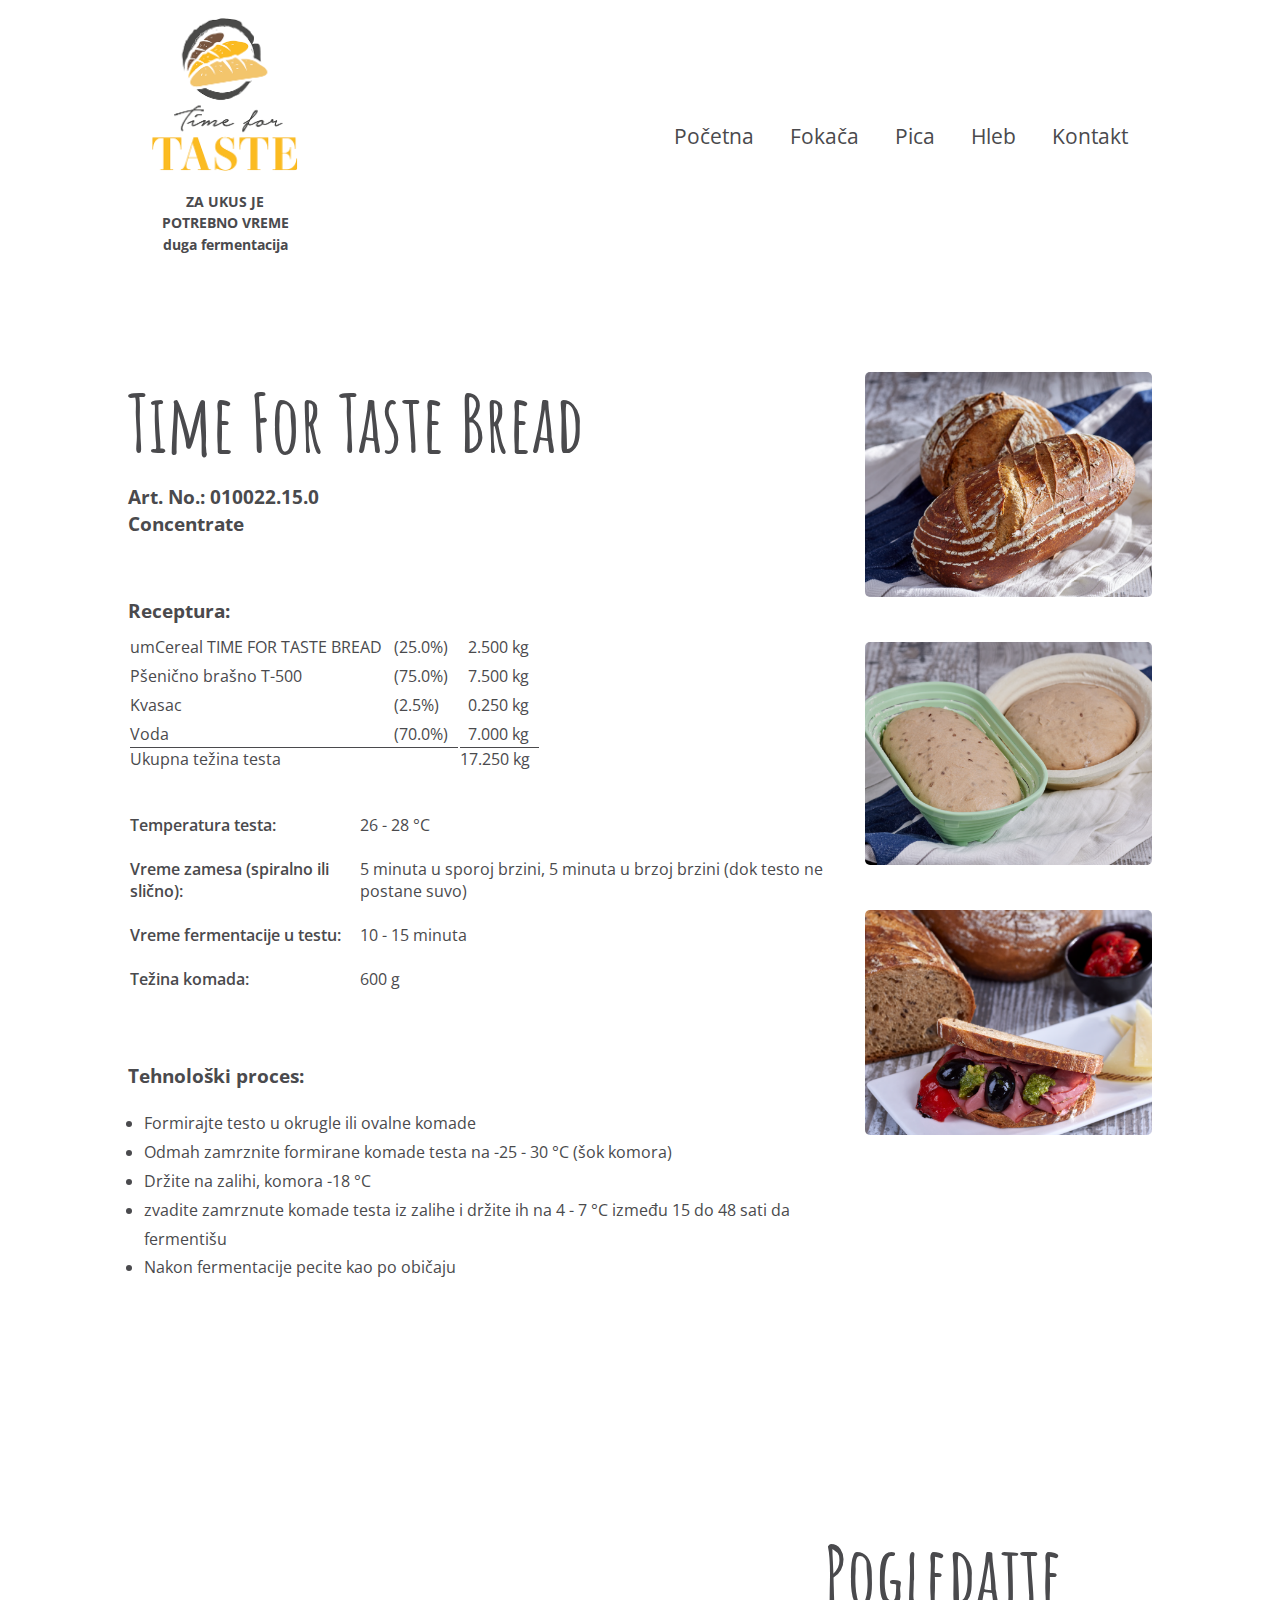
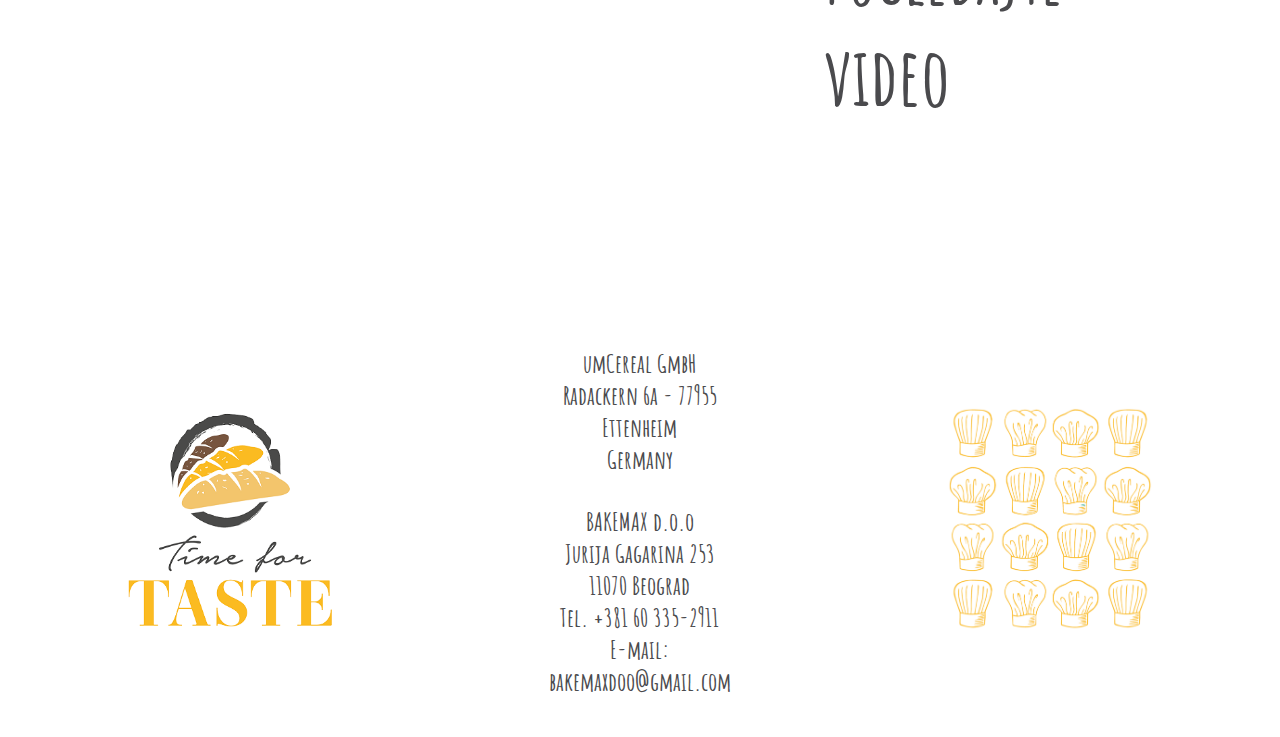
==== bread.html @ 20cee27a "pages created" ====
<!DOCTYPE html>
<html lang="en">
<head>
    <meta charset="UTF-8">
    <meta http-equiv="X-UA-Compatible" content="IE=edge">
    <meta name="viewport" content="width=device-width, initial-scale=1.0">
    <!-- <link rel="preconnect" href="https://fonts.gstatic.com">
    <link href="https://fonts.googleapis.com/css2?family=Roboto:wght@100;300;400;500;700&display=swap" rel="stylesheet">  -->


<link rel="preconnect" href="https://fonts.gstatic.com">
<link href="https://fonts.googleapis.com/css2?family=Amatic+SC:wght@400;700&family=Open+Sans:wght@300;400;600;800&display=swap" rel="stylesheet">
    <!-- Main CSS -->
    <link rel="stylesheet" href="style.css" />
    <title>Duga fermentacija</title>    
</head>
<body>

    <header class="header">
        <div class="has-fade"></div>
    
        <nav class="container container--pall">
            <a href="/" class="header__logo">
              <img src="images/logo.png" alt="Duga fermentacija" />
              <hgroup class="hide-for-mobile">
                  <h4>ZA UKUS JE POTREBNO VREME</h4>
                  <h4>duga fermentacija</h4>
              </hgroup>
            </a>
    
            <a id="btnHamburger" href="#" class="header__toggle hide-for-desktop">
              <span></span>
              <span></span>
              <span></span>
            </a>
    
            <div class="header__links hide-for-mobile">
                <a href="index.html">Početna</a>
                <a href="focaccia.html">Fokača</a>
                <a href="pizza.html">Pica</a>
                <a href="bread.html">Hleb</a>
              <a href="#">Kontakt</a>
            </div>
    
        </nav>
    
        <div class="header__menu has-fade hide-for-desktop">
            <a href="#focaccia">Fokača</a>
            <a href="#pizza">Pica</a>
            <a href="#bread">Hleb</a>
            <a href="#">Kontakt</a>
        </div>
    
      </header>

         <!-- bread -->
         <section id="bread" class="bread container">
            <article>
                <h2>Time For Taste Bread</h2>
                <h5>Art. No.: 010022.15.0</h5>
                <h5>Concentrate</h5>
                <h6>Receptura:</h6>               

                <table class="recipe">
                    <tbody>
                    <tr>
                        <td>umCereal TIME FOR TASTE BREAD</td>
                        <td>(25.0%)</td>
                        <td>&nbsp;&nbsp;2.500 kg</td>
                    </tr>
                    <tr>
                        <td>Pšenično brašno T-500</td>
                        <td>(75.0%)</td>
                        <td>7.500 kg</td>
                    </tr>
                    <tr>
                        <td>Kvasac </td>
                        <td>(2.5%)</td>
                        <td>0.250 kg</td>
                    </tr>
                    <tr>
                        <td>Voda</td>
                        <td>(70.0%)</td>
                        <td>7.000 kg</td>
                    </tr>
                    <tr>
                        <td colspan="2">Ukupna težina testa</td>
                        <td>17.250 kg</td>
                    </tr>
                    </tbody>
                </table> 

                <table class="preparation">
                    <tbody>
                    <tr>
                        <td>Temperatura testa:</td>
                        <td>26 - 28 °C</td>
                    </tr>
                    <tr>
                        <td>Vreme zamesa (spiralno ili slično):</td>
                        <td>5 minuta u sporoj brzini, 5 minuta u brzoj brzini (dok testo ne  postane suvo)</td>
                    </tr>
                    <tr>
                        <td>Vreme fermentacije u testu:</td>
                        <td>10 - 15 minuta</td>
                    </tr>
                    <tr>
                        <td>Težina komada:</td>
                        <td>600 g</td>
                    </tr>
                    </tbody>
                </table> 

                <h6>Tehnološki proces:</h6>
                <ul>
                    <li>Formirajte testo u okrugle ili ovalne komade</li>
                    <li>Odmah zamrznite formirane komade testa na -25 - 30 °C (šok komora)</li>
                    <li>Držite na zalihi, komora -18 °C</li>
                    <li>zvadite zamrznute komade testa iz zalihe i držite ih na 4 - 7 °C između 15 do 48 sati da fermentišu</li>
                    <li>Nakon fermentacije pecite kao po običaju</li>
                </ul>  
            </article>
            
            <article>
                <div class="imgBox">
                    <img src="images/hleb1.png" alt="">
                </div>
                <div class="imgBox">                          
                    <img src="images/hleb2.png" alt="">
                </div>
                <div class="imgBox">
                    <img src="images/hleb3.png" alt="">
                </div>
            </article>
        </section>

        <section class="video container">
            <iframe width="50%" height="485px" src="https://www.youtube.com/embed/30mH-uEzQrY" title="YouTube video player" frameborder="0" allow="accelerometer; autoplay; clipboard-write; encrypted-media; gyroscope; picture-in-picture" allowfullscreen></iframe>
            <h4>Pogledajte video</h4>
        </section>
          
    
  <!-- footer -->
  <footer class="container">
    <article>
        <img src="images/logo.png" alt="">
    </article>
    <article>
        <ul>
            <li>umCereal GmbH</li>
            <li>Radackern 6a - 77955 Ettenheim</li>
            <li>Germany</li>
            <li>BAKEMAX d.o.o</li>
            <li>Jurija Gagarina 253</li>
            <li>11070 Beograd</li>
            <li><a href=tel:"+381603352911">Tel. +381 60 335-2911</a></li>
            <li><a href="mailto:bakemaxdoo@gmail.com">E-mail: bakemaxdoo@gmail.com</a></li>
        </ul>
    </article>
    <article>
        <img src="images/sesiri4.png" alt="">
    </article>
</footer>
<script src="/js/main.js"></script>
</body>
</html>
---- style.css ----
.header {
  position: relative;
  z-index: 1; }
  .header.open .overlay {
    display: block; }
  .header.open .header__toggle > span:first-child {
    transform: rotate(45deg); }
  .header.open .header__toggle > span:nth-child(2) {
    opacity: 0; }
  .header.open .header__toggle > span:last-child {
    transform: rotate(-45deg); }
  .header nav {
    display: flex;
    justify-content: space-between;
    align-items: center;
    position: relative;
    background-color: #fff;
    padding-top: 1.0625rem;
    padding-bottom: 1.0625rem; }
  .header__logo {
    flex: 0 0 15%; }
    .header__logo hgroup {
      color: #4a4a4d;
      font-size: .9rem;
      font-weight: 600;
      line-height: 1.5;
      text-align: center;
      margin-top: 15px;
      text-decoration: none; }
    .header__logo h4 + h4 {
      margin-top: 0; }
  .header__toggle > span {
    display: block;
    width: 26px;
    height: 2px;
    background-color: #4a4a4d;
    transition: all 300ms ease-in-out;
    transform-origin: 3px 1px; }
    .header__toggle > span:not(:last-child) {
      margin-bottom: 5px; }
  .header__menu {
    position: absolute;
    width: 30%;
    left: 70%;
    transform: translateX(-50%);
    background: #fff;
    margin-top: 2.5rem;
    padding: 1.625rem;
    border-radius: 5px; }
    @media (max-width: 39.9375em) {
      .header__menu {
        transform: translateX(-75%);
        margin-top: 4.5rem; } }
    .header__menu a {
      display: block;
      padding: 0.625rem;
      color: #fbbb21;
      text-align: center; }
  .header__links a {
    position: relative;
    font-size: 1.3rem;
    color: #4a4a4d;
    transition: color 300ms ease-in-out; }
    .header__links a:not(:last-child) {
      margin-right: 32px; }
    .header__links a::before {
      content: "";
      display: block;
      position: absolute;
      height: 5px;
      left: 0;
      right: 0;
      bottom: -30px;
      background: linear-gradient(to right, #fbbb21, #fff);
      opacity: 0;
      transition: opacity 300ms ease-in-out; }
    .header__links a:hover {
      color: #6a6a6e; }
      .header__links a:hover::before {
        opacity: 1; }

.has-fade {
  visibility: hidden; }

@keyframes fade-in {
  from {
    visibility: hidden;
    opacity: 0; }
  1% {
    visibility: visible;
    opacity: 0; }
  to {
    visibility: visible;
    opacity: 1; } }
.fade-in {
  animation: fade-in 200ms ease-in-out forwards; }

@keyframes fade-out {
  from {
    visibility: visible;
    opacity: 1; }
  99% {
    visibility: visible;
    opacity: 0; }
  to {
    visibility: hidden;
    opacity: 0; } }
.fade-out {
  animation: fade-out 200ms ease-in-out forwards; }

/*************
Basic styles
****************/
* {
  margin: 0;
  padding: 0;
  box-sizing: border-box; }

body {
  font-family: "Open Sans", sans-serif;
  color: #4a4a4d;
  font-size: 16px; }

img {
  width: 100%;
  height: auto;
  border-radius: 5px; }

a:link,
a:visited,
a:active,
a:hover {
  text-decoration: none; }

.container {
  width: 80%;
  margin: 0 auto; }
  @media (max-width: 1024px) {
    .container {
      width: 85%; } }
  .container--pall {
    padding-top: 4.375rem;
    padding-right: 1.5rem;
    padding-bottom: 4.375rem;
    padding-left: 1.5rem; }
    @media (min-width: 64em) {
      .container--pall {
        padding-top: 6rem;
        padding-bottom: 6rem; } }

.video {
  display: flex;
  flex-wrap: wrap;
  justify-content: space-between;
  align-items: center; }
  .video iframe {
    flex: 0 0 60%;
    border-radius: 5px; }
  .video h4 {
    flex: 0 0 32%;
    font-family: "Amatic SC", cursive;
    font-size: 5rem; }

@media (max-width: 63.9375em) {
  .hide-for-mobile {
    display: none !important; } }

@media (min-width: 64em) {
  .hide-for-desktop {
    display: none; } }

/****************
header
****************/
header {
  display: flex;
  justify-content: space-between;
  align-items: center; }
  header article {
    flex: 0 0 20%;
    padding-top: 20px; }
    header article p {
      color: #4a4a4d;
      font-size: 1.1rem;
      font-weight: 600;
      line-height: 1.5;
      text-align: center;
      margin-top: 15px; }
    header article p + p {
      margin-top: 0; }

/****************
intro
****************/
.intro {
  padding: 100px 0;
  display: flex;
  justify-content: space-between;
  flex-wrap: wrap; }
  .intro article:first-child {
    flex: 0 0 50%; }
    .intro article:first-child h1 {
      font-family: "Amatic SC", cursive;
      font-size: 5rem;
      margin-bottom: 20px; }
    .intro article:first-child p {
      line-height: 1.5;
      font-size: 1.1rem;
      margin-bottom: 8px;
      text-align: justify; }
    .intro article:first-child h4 {
      margin: 25px 0;
      font-size: 1.3rem;
      font-weight: 800; }
    .intro article:first-child ol {
      margin-left: 16px;
      margin-bottom: 30px; }
    .intro article:first-child img {
      width: 50%;
      height: auto; }
  .intro article:last-child {
    flex: 0 0 30%;
    display: flex;
    flex-wrap: wrap; }
    .intro article:last-child .imgBox {
      flex: 0 0 80%; }
      .intro article:last-child .imgBox h3 {
        font-family: "Amatic SC", cursive;
        font-size: 2.2rem; }

/****************
focaccia
****************/
.focaccia, .pizza, .bread {
  padding: 100px 0;
  display: flex;
  flex-wrap: wrap;
  justify-content: space-between; }
  .focaccia article:first-child, .pizza article:first-child, .bread article:first-child {
    flex: 0 0 70%; }
    .focaccia article:first-child h2, .pizza article:first-child h2, .bread article:first-child h2 {
      font-family: "Amatic SC", cursive;
      font-size: 5rem;
      margin-bottom: 10px; }
    .focaccia article:first-child h5, .pizza article:first-child h5, .bread article:first-child h5,
    .focaccia article:first-child h6,
    .pizza article:first-child h6,
    .bread article:first-child h6 {
      font-size: 1.2rem;
      font-weight: 700; }
    .focaccia article:first-child h6, .pizza article:first-child h6, .bread article:first-child h6 {
      margin-top: 60px; }
    .focaccia article:first-child .recipe, .pizza article:first-child .recipe, .bread article:first-child .recipe {
      margin: 5px 0 30px 0; }
      .focaccia article:first-child .recipe td, .pizza article:first-child .recipe td, .bread article:first-child .recipe td {
        padding: 5px 10px 0 0; }
      .focaccia article:first-child .recipe td:last-child, .pizza article:first-child .recipe td:last-child, .bread article:first-child .recipe td:last-child {
        text-align: right; }
      .focaccia article:first-child .recipe tr:last-child td, .pizza article:first-child .recipe tr:last-child td, .bread article:first-child .recipe tr:last-child td {
        border-top: 1px solid #4a4a4d;
        padding: 0;
        text-align: left; }
    .focaccia article:first-child .preparation td, .pizza article:first-child .preparation td, .bread article:first-child .preparation td {
      padding: 10px 0; }
    .focaccia article:first-child .preparation td:first-child, .pizza article:first-child .preparation td:first-child, .bread article:first-child .preparation td:first-child {
      font-weight: 600; }
    .focaccia article:first-child ul, .pizza article:first-child ul, .bread article:first-child ul {
      margin-left: 16px;
      margin-top: 20px;
      line-height: 1.8; }
  .focaccia article:last-child, .pizza article:last-child, .bread article:last-child {
    flex: 0 0 28%; }
    .focaccia article:last-child .imgBox, .pizza article:last-child .imgBox, .bread article:last-child .imgBox {
      margin-bottom: 40px; }

/****************
focaccia
****************/
/****************
bread
****************/
/****************
gallery
****************/
.gallery {
  display: flex;
  flex-wrap: wrap;
  justify-content: space-between; }
  .gallery article:first-child {
    flex: 0 0 37%; }
    .gallery article:first-child img {
      margin-bottom: 20px; }
  .gallery article:last-child {
    flex: 0 0 60%; }
    .gallery article:last-child p {
      padding: 20px 20px 50px 20px;
      font-size: 1.5rem;
      font-weight: 800; }
    .gallery article:last-child .imgSet1 {
      display: flex;
      flex-wrap: wrap;
      justify-content: space-between;
      margin-bottom: 15px; }
      .gallery article:last-child .imgSet1 img:first-child {
        flex: 0 0 64%; }
      .gallery article:last-child .imgSet1 img:last-child {
        flex: 0 0 33%; }
    .gallery article:last-child .imgSet2 {
      display: flex;
      flex-wrap: wrap;
      justify-content: space-between; }
      .gallery article:last-child .imgSet2 img:first-child {
        flex: 0 0 33%; }
      .gallery article:last-child .imgSet2 img:last-child {
        flex: 0 0 64%; }

/****************
imgSection
****************/
.imgSection {
  display: flex;
  justify-content: space-between;
  flex-wrap: wrap;
  margin-top: 80px; }
  .imgSection img {
    flex: 0 0 30%; }

/****************
footer
****************/
footer {
  padding-top: 80px;
  padding-bottom: 40px;
  display: flex;
  justify-content: space-between;
  flex-wrap: wrap;
  align-items: center;
  font-family: "Amatic SC", cursive;
  font-size: 1.6rem;
  font-weight: 600;
  text-align: center; }
  footer article {
    flex: 0 0 20%; }
    footer article ul {
      list-style: none; }
      footer article ul a {
        color: #4a4a4d; }
        footer article ul a:hover {
          color: #fbbb21;
          transition: .3s ease-out; }
      footer article ul li:nth-child(3) {
        margin-bottom: 30px; }

/*# sourceMappingURL=style.css.map */
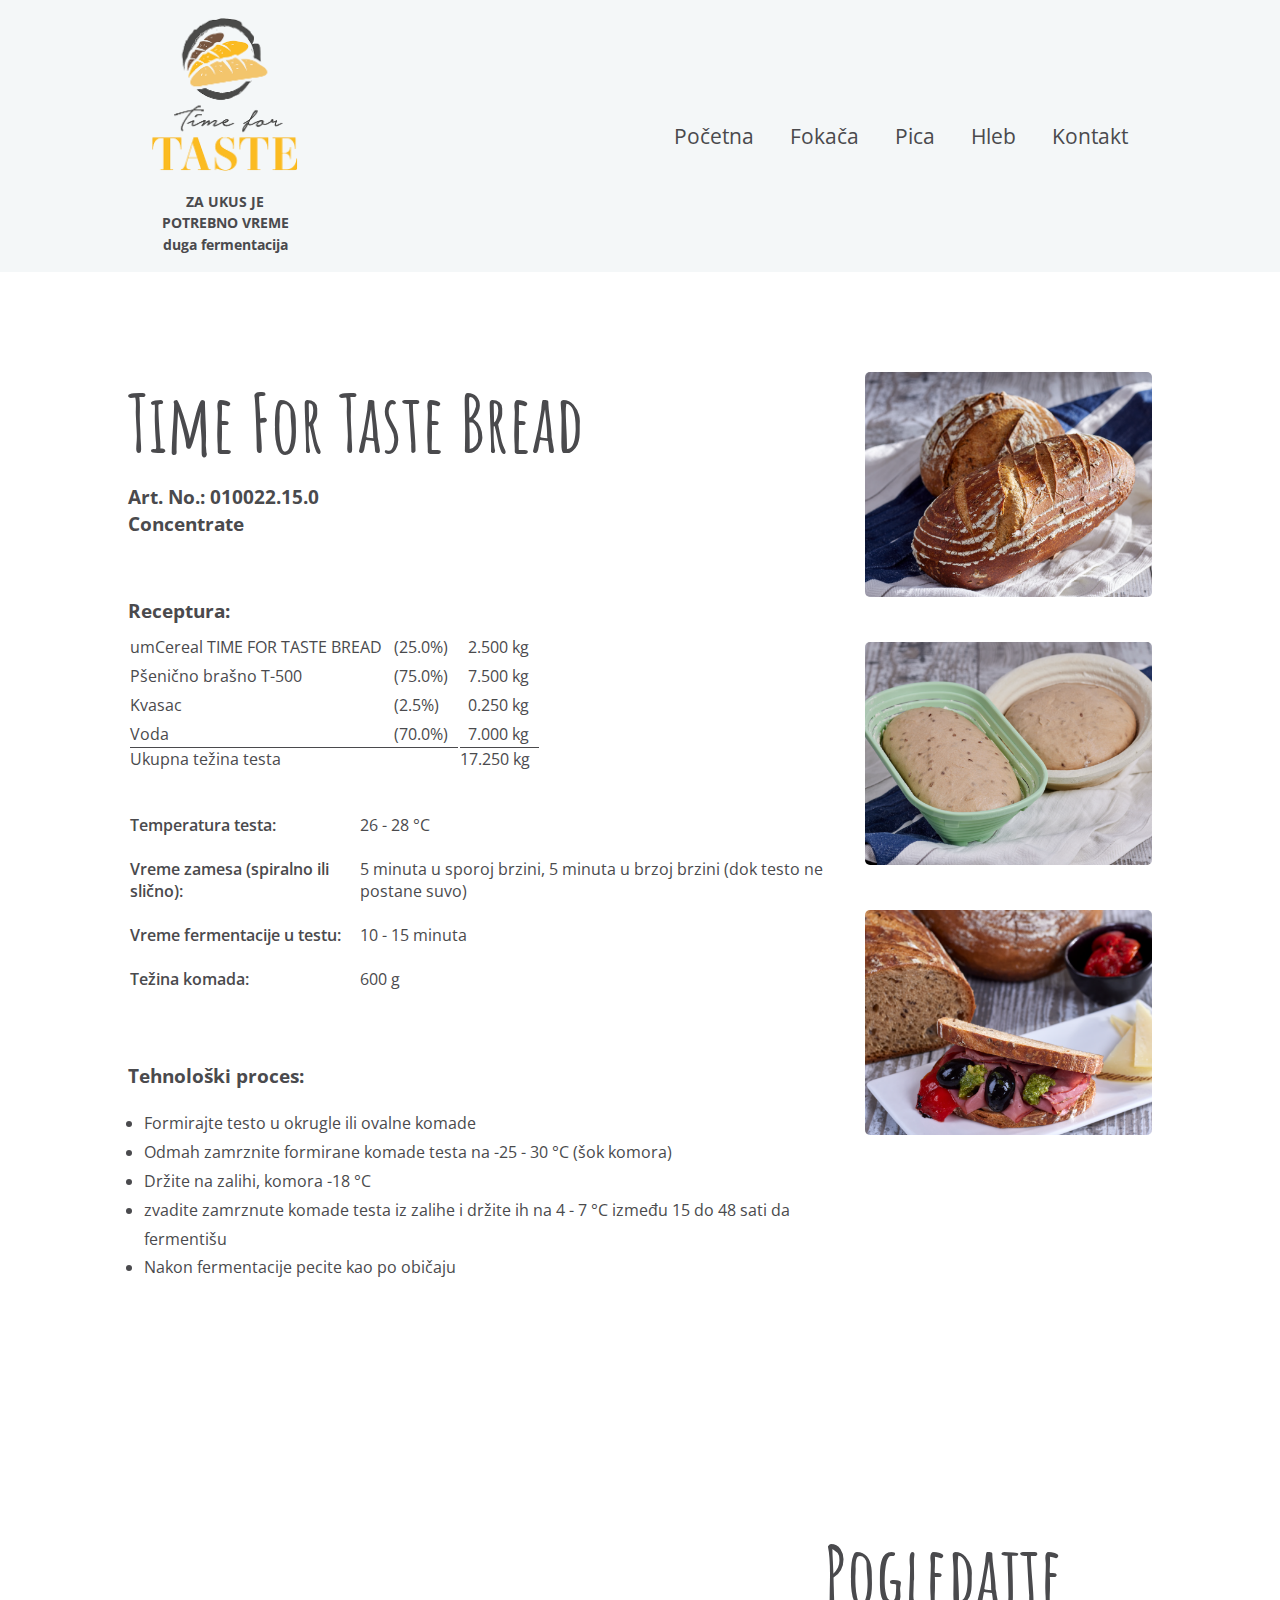
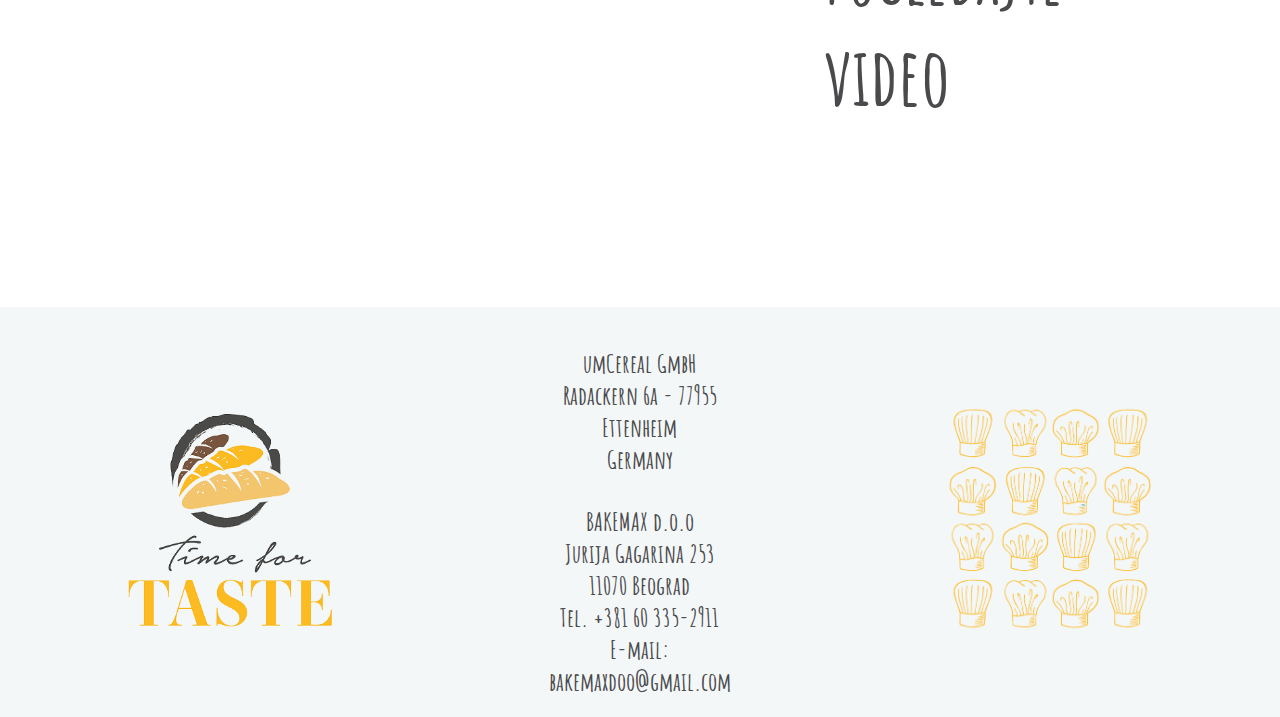
==== commit 0ac89f0a: "fixes" ====
--- a/bread.html
+++ b/bread.html
@@ -21,7 +21,7 @@
     
         <nav class="container container--pall">
             <a href="/" class="header__logo">
-              <img src="images/logo.png" alt="Duga fermentacija" />
+              <img src="images/logo_t.png" alt="Duga fermentacija" />
               <hgroup class="hide-for-mobile">
                   <h4>ZA UKUS JE POTREBNO VREME</h4>
                   <h4>duga fermentacija</h4>
@@ -140,27 +140,29 @@
         </section>
           
     
-  <!-- footer -->
-  <footer class="container">
-    <article>
-        <img src="images/logo.png" alt="">
-    </article>
-    <article>
-        <ul>
-            <li>umCereal GmbH</li>
-            <li>Radackern 6a - 77955 Ettenheim</li>
-            <li>Germany</li>
-            <li>BAKEMAX d.o.o</li>
-            <li>Jurija Gagarina 253</li>
-            <li>11070 Beograd</li>
-            <li><a href=tel:"+381603352911">Tel. +381 60 335-2911</a></li>
-            <li><a href="mailto:bakemaxdoo@gmail.com">E-mail: bakemaxdoo@gmail.com</a></li>
-        </ul>
-    </article>
-    <article>
-        <img src="images/sesiri4.png" alt="">
-    </article>
-</footer>
+    <!-- footer -->
+    <footer>
+        <div class="container">
+            <article>
+                <img src="images/logo_t.png" alt="">
+            </article>
+            <article>
+                <ul>
+                    <li>umCereal GmbH</li>
+                    <li>Radackern 6a - 77955 Ettenheim</li>
+                    <li>Germany</li>
+                    <li>BAKEMAX d.o.o</li>
+                    <li>Jurija Gagarina 253</li>
+                    <li>11070 Beograd</li>
+                    <li><a href=tel:"+381603352911">Tel. +381 60 335-2911</a></li>
+                    <li><a href="mailto:bakemaxdoo@gmail.com">E-mail: bakemaxdoo@gmail.com</a></li>
+                </ul>
+            </article>
+            <article>
+                <img src="images/sesiri4_t.png" alt="">
+            </article>
+        </div>
+        </footer>
 <script src="/js/main.js"></script>
 </body>
 </html>--- a/style.css
+++ b/style.css
@@ -1,6 +1,7 @@
 .header {
   position: relative;
-  z-index: 1; }
+  z-index: 1;
+  background-color: #f4f7f8; }
   .header.open .overlay {
     display: block; }
   .header.open .header__toggle > span:first-child {
@@ -16,7 +17,8 @@
     position: relative;
     background-color: #fff;
     padding-top: 1.0625rem;
-    padding-bottom: 1.0625rem; }
+    padding-bottom: 1.0625rem;
+    background-color: #f4f7f8; }
   .header__logo {
     flex: 0 0 15%; }
     .header__logo hgroup {
@@ -282,37 +284,41 @@
 /****************
 gallery
 ****************/
-.gallery {
-  display: flex;
-  flex-wrap: wrap;
-  justify-content: space-between; }
-  .gallery article:first-child {
-    flex: 0 0 37%; }
-    .gallery article:first-child img {
-      margin-bottom: 20px; }
-  .gallery article:last-child {
-    flex: 0 0 60%; }
-    .gallery article:last-child p {
-      padding: 20px 20px 50px 20px;
-      font-size: 1.5rem;
-      font-weight: 800; }
-    .gallery article:last-child .imgSet1 {
-      display: flex;
-      flex-wrap: wrap;
-      justify-content: space-between;
-      margin-bottom: 15px; }
-      .gallery article:last-child .imgSet1 img:first-child {
-        flex: 0 0 64%; }
-      .gallery article:last-child .imgSet1 img:last-child {
-        flex: 0 0 33%; }
-    .gallery article:last-child .imgSet2 {
-      display: flex;
-      flex-wrap: wrap;
-      justify-content: space-between; }
-      .gallery article:last-child .imgSet2 img:first-child {
-        flex: 0 0 33%; }
-      .gallery article:last-child .imgSet2 img:last-child {
-        flex: 0 0 64%; }
+.gallery2 .grid-container {
+  display: grid;
+  grid-template-columns: auto auto auto;
+  grid-gap: 20px;
+  padding: 10px; }
+.gallery2 .grid-container > div {
+  background-color: rgba(255, 255, 255, 0.8);
+  padding: 20px 0; }
+@media (max-width: 87.4375em) {
+  .gallery2 .grid-item1 {
+    margin-top: 20px; } }
+@media (max-width: 63.9375em) {
+  .gallery2 .grid-item1 {
+    margin-top: 28px; } }
+@media (max-width: 39.9375em) {
+  .gallery2 .grid-item1 {
+    margin-top: 90px; } }
+.gallery2 .grid-item2 {
+  grid-column-start: span 2; }
+  .gallery2 .grid-item2 p {
+    font-size: 1.18rem;
+    font-weight: 800;
+    text-align: left;
+    padding: 15px 0; }
+    @media (max-width: 87.4375em) {
+      .gallery2 .grid-item2 p {
+        font-size: .9rem;
+        padding: 5px 0; } }
+    @media (max-width: 63.9375em) {
+      .gallery2 .grid-item2 p {
+        font-size: .8rem;
+        font-weight: 600;
+        padding: 5px 0; } }
+.gallery2 .grid-item3 {
+  grid-column-start: span 3; }
 
 /****************
 imgSection
@@ -322,33 +328,36 @@
   justify-content: space-between;
   flex-wrap: wrap;
   margin-top: 80px; }
-  .imgSection img {
+  .imgSection .img {
     flex: 0 0 30%; }
 
 /****************
 footer
 ****************/
 footer {
-  padding-top: 80px;
-  padding-bottom: 40px;
-  display: flex;
-  justify-content: space-between;
-  flex-wrap: wrap;
-  align-items: center;
-  font-family: "Amatic SC", cursive;
-  font-size: 1.6rem;
-  font-weight: 600;
-  text-align: center; }
-  footer article {
-    flex: 0 0 20%; }
-    footer article ul {
-      list-style: none; }
-      footer article ul a {
-        color: #4a4a4d; }
-        footer article ul a:hover {
-          color: #fbbb21;
-          transition: .3s ease-out; }
-      footer article ul li:nth-child(3) {
-        margin-bottom: 30px; }
+  background-color: #f4f7f8;
+  margin-top: 40px; }
+  footer .container {
+    padding-top: 40px;
+    padding-bottom: 20px;
+    display: flex;
+    justify-content: space-between;
+    flex-wrap: wrap;
+    align-items: center;
+    font-family: "Amatic SC", cursive;
+    font-size: 1.6rem;
+    font-weight: 600;
+    text-align: center; }
+    footer .container article {
+      flex: 0 0 20%; }
+      footer .container article ul {
+        list-style: none; }
+        footer .container article ul a {
+          color: #4a4a4d; }
+          footer .container article ul a:hover {
+            color: #fbbb21;
+            transition: .3s ease-out; }
+        footer .container article ul li:nth-child(3) {
+          margin-bottom: 30px; }
 
 /*# sourceMappingURL=style.css.map */
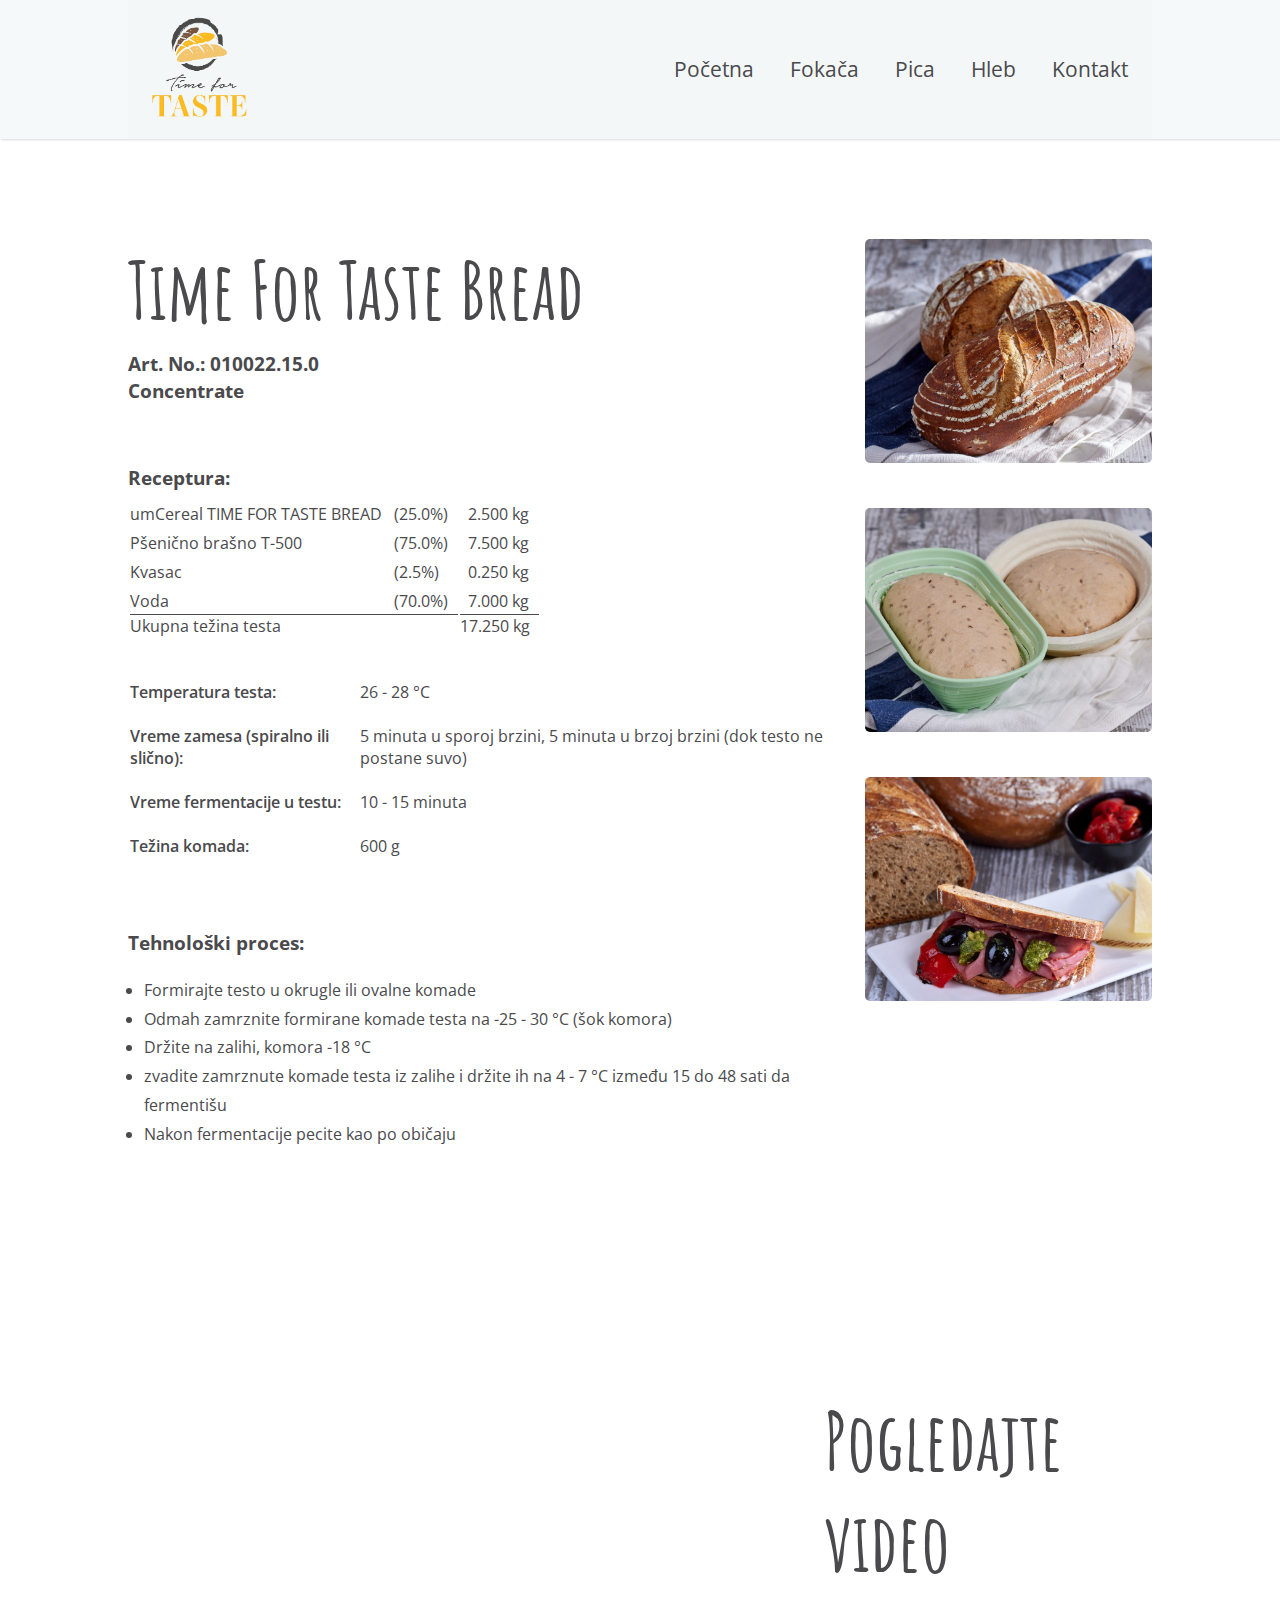
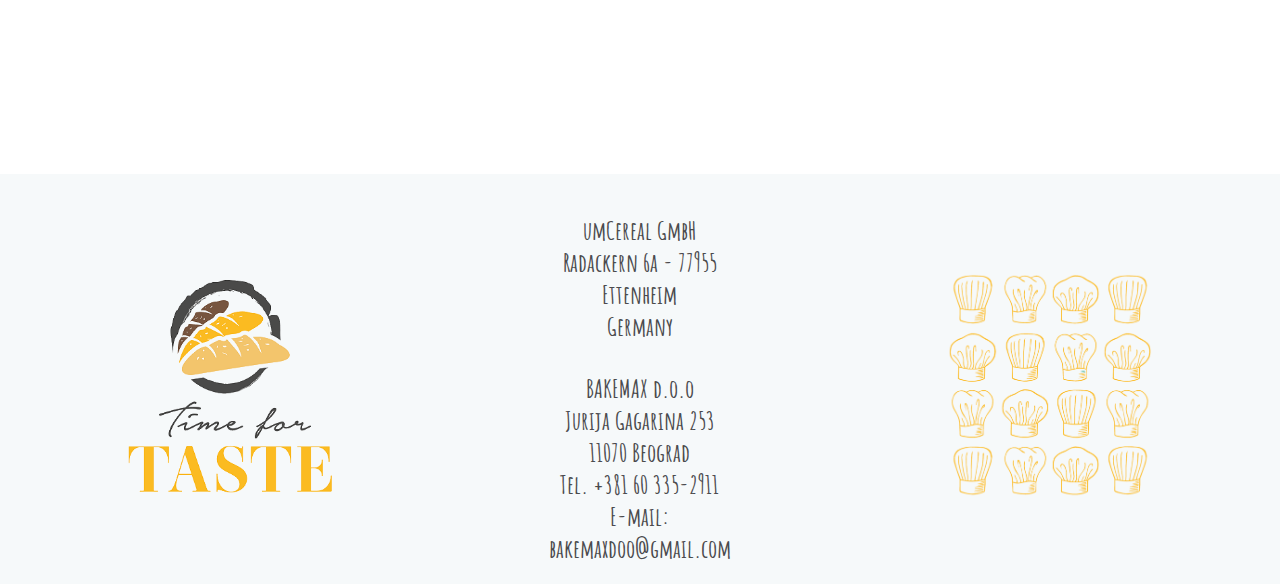
==== commit 6ca36a79: "fixes 2" ====
--- a/bread.html
+++ b/bread.html
@@ -23,8 +23,6 @@
             <a href="/" class="header__logo">
               <img src="images/logo_t.png" alt="Duga fermentacija" />
               <hgroup class="hide-for-mobile">
-                  <h4>ZA UKUS JE POTREBNO VREME</h4>
-                  <h4>duga fermentacija</h4>
               </hgroup>
             </a>
     
--- a/style.css
+++ b/style.css
@@ -1,7 +1,8 @@
 .header {
   position: relative;
   z-index: 1;
-  background-color: #f4f7f8; }
+  background-color: #f6f9fa;
+  box-shadow: 1px 1px 2px rgba(74, 74, 77, 0.2); }
   .header.open .overlay {
     display: block; }
   .header.open .header__toggle > span:first-child {
@@ -21,16 +22,8 @@
     background-color: #f4f7f8; }
   .header__logo {
     flex: 0 0 15%; }
-    .header__logo hgroup {
-      color: #4a4a4d;
-      font-size: .9rem;
-      font-weight: 600;
-      line-height: 1.5;
-      text-align: center;
-      margin-top: 15px;
-      text-decoration: none; }
-    .header__logo h4 + h4 {
-      margin-top: 0; }
+    .header__logo img {
+      width: 65%; }
   .header__toggle > span {
     display: block;
     width: 26px;
@@ -335,7 +328,7 @@
 footer
 ****************/
 footer {
-  background-color: #f4f7f8;
+  background-color: #f6f9fa;
   margin-top: 40px; }
   footer .container {
     padding-top: 40px;
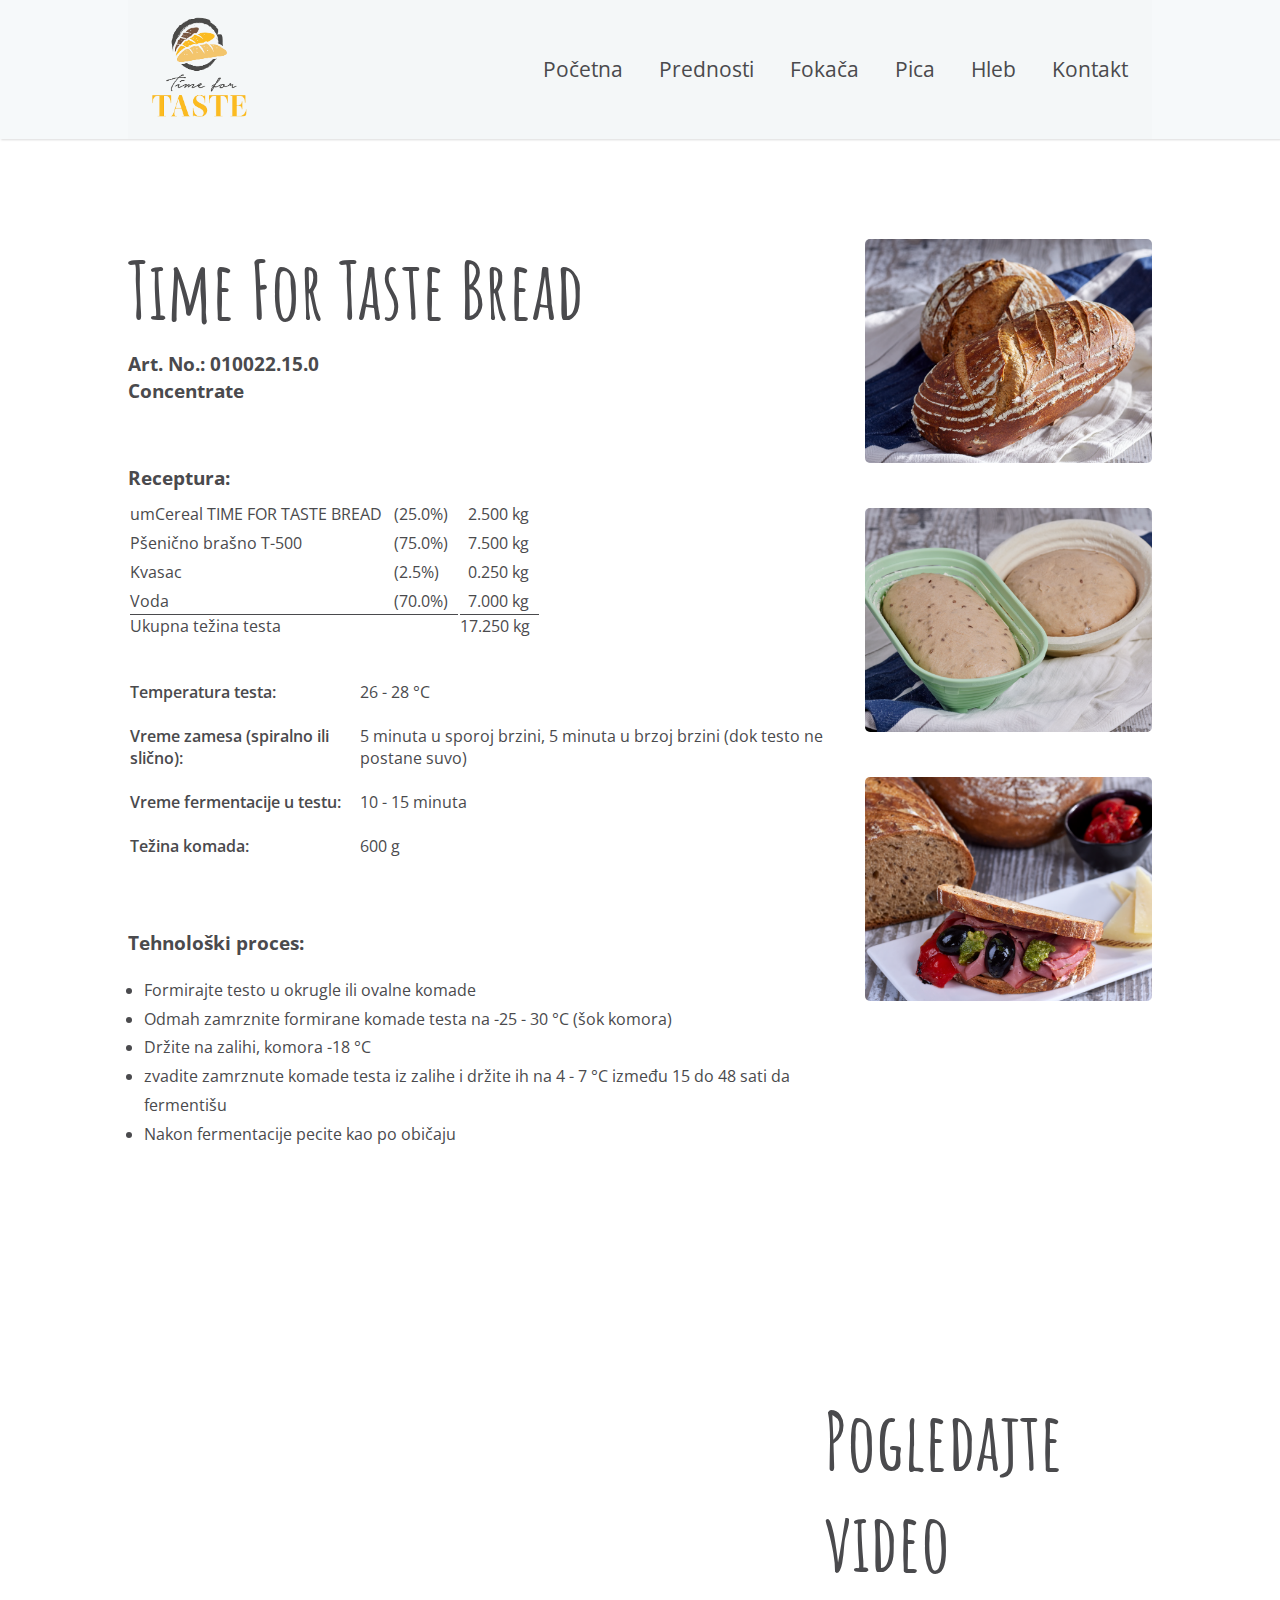
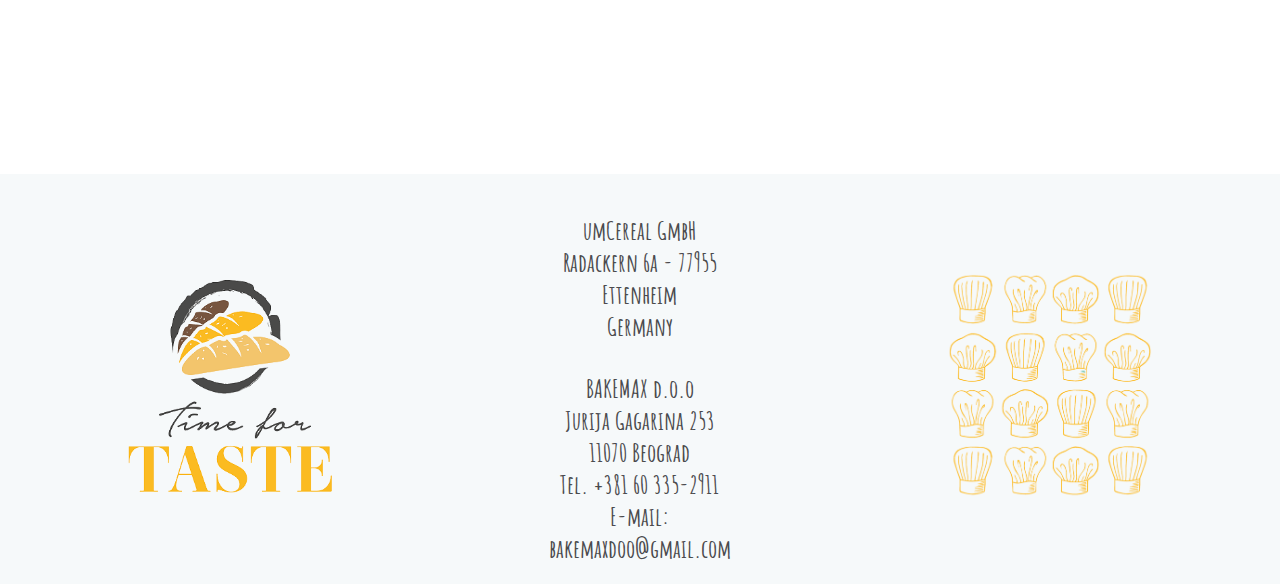
==== commit 1845d812: "page prednosti" ====
--- a/bread.html
+++ b/bread.html
@@ -34,6 +34,7 @@
     
             <div class="header__links hide-for-mobile">
                 <a href="index.html">Početna</a>
+                <a href="prednosti.html">Prednosti</a>
                 <a href="focaccia.html">Fokača</a>
                 <a href="pizza.html">Pica</a>
                 <a href="bread.html">Hleb</a>
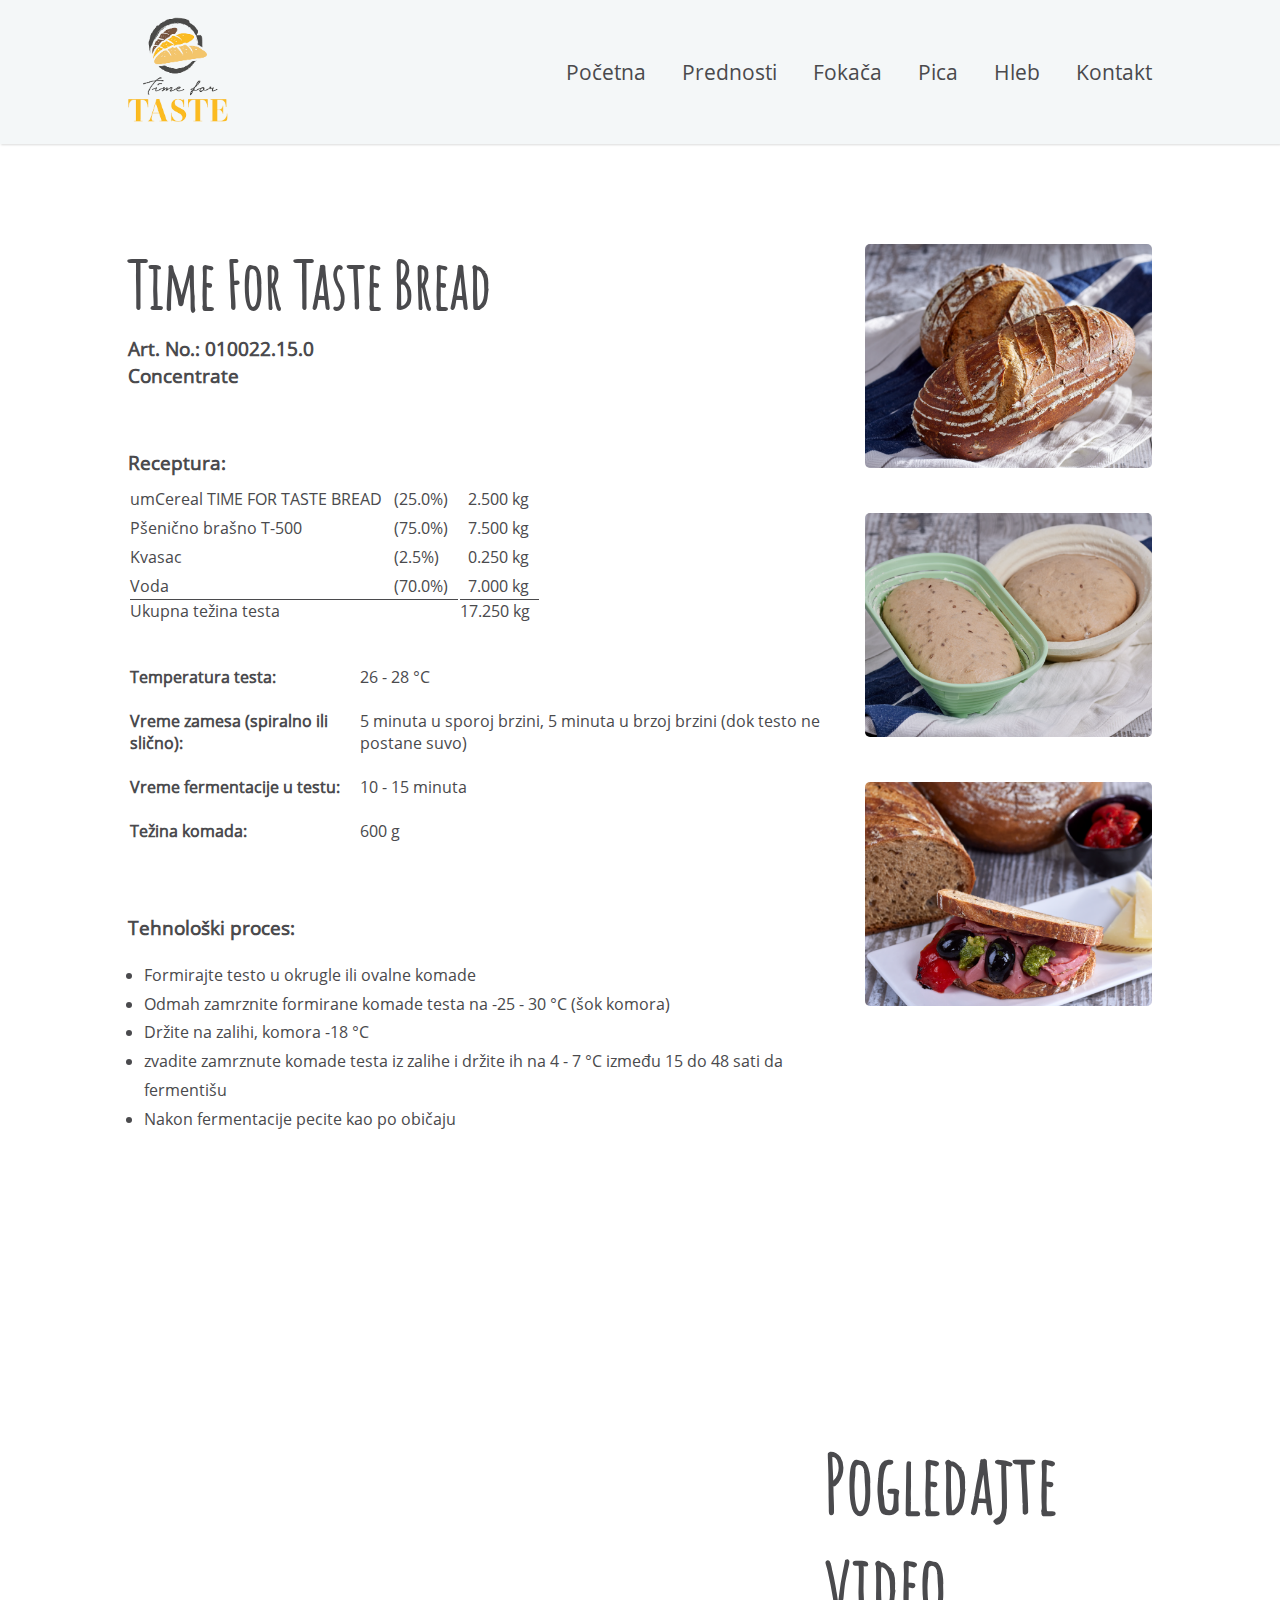
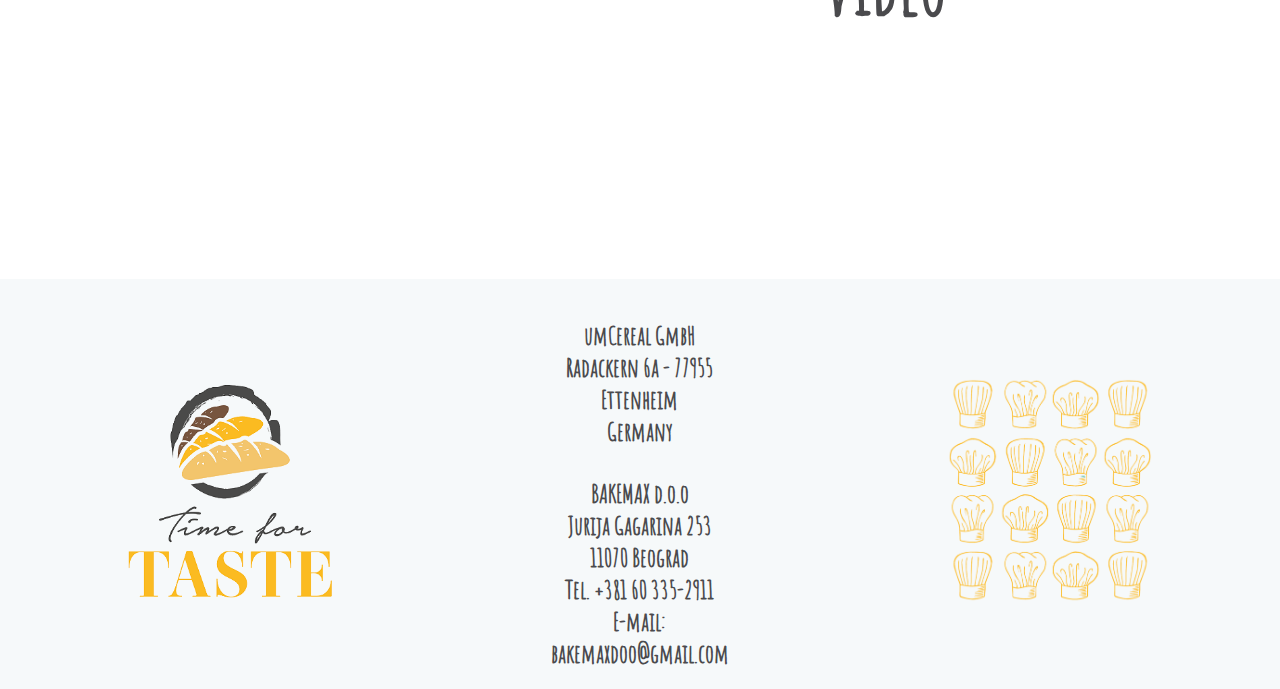
==== commit bdeb53c0: "responsive design" ====
--- a/bread.html
+++ b/bread.html
@@ -7,22 +7,22 @@
     <!-- <link rel="preconnect" href="https://fonts.gstatic.com">
     <link href="https://fonts.googleapis.com/css2?family=Roboto:wght@100;300;400;500;700&display=swap" rel="stylesheet">  -->
 
-
+<!-- 
 <link rel="preconnect" href="https://fonts.gstatic.com">
-<link href="https://fonts.googleapis.com/css2?family=Amatic+SC:wght@400;700&family=Open+Sans:wght@300;400;600;800&display=swap" rel="stylesheet">
+<link href="https://fonts.googleapis.com/css2?family=Amatic+SC:wght@400;700&family=Open+Sans:wght@300;400;600;800&display=swap" rel="stylesheet"> -->
     <!-- Main CSS -->
     <link rel="stylesheet" href="style.css" />
     <title>Duga fermentacija</title>    
 </head>
 <body>
-
+    <button onclick="topFunction()" id="goToTopBtn" title="Idi na vrh">Vrh strane</button>
     <header class="header">
         <div class="has-fade"></div>
     
         <nav class="container container--pall">
             <a href="/" class="header__logo">
               <img src="images/logo_t.png" alt="Duga fermentacija" />
-              <hgroup class="hide-for-mobile">
+              <h oup class="hide-for-mobile">
               </hgroup>
             </a>
     
@@ -38,15 +38,17 @@
                 <a href="focaccia.html">Fokača</a>
                 <a href="pizza.html">Pica</a>
                 <a href="bread.html">Hleb</a>
-              <a href="#">Kontakt</a>
+                <a href="#">Kontakt</a>
             </div>
     
         </nav>
     
         <div class="header__menu has-fade hide-for-desktop">
-            <a href="#focaccia">Fokača</a>
-            <a href="#pizza">Pica</a>
-            <a href="#bread">Hleb</a>
+            <a href="index.html">Početna</a>
+            <a href="prednosti.html">Prednosti</a>
+            <a href="focaccia.html">Fokača</a>
+            <a href="pizza.html">Pica</a>
+            <a href="bread.html">Hleb</a>
             <a href="#">Kontakt</a>
         </div>
     
--- a/style.css
+++ b/style.css
@@ -1,7 +1,8 @@
+@charset "UTF-8";
 .header {
   position: relative;
   z-index: 1;
-  background-color: #f6f9fa;
+  background-color: #f4f7f8;
   box-shadow: 1px 1px 2px rgba(74, 74, 77, 0.2); }
   .header.open .overlay {
     display: block; }
@@ -35,17 +36,17 @@
       margin-bottom: 5px; }
   .header__menu {
     position: absolute;
-    width: 30%;
-    left: 70%;
+    width: 60%;
+    left: 65%;
     transform: translateX(-50%);
-    background: #fff;
+    background: #f4f7f8;
     margin-top: 2.5rem;
-    padding: 1.625rem;
+    padding: 1rem;
     border-radius: 5px; }
-    @media (max-width: 39.9375em) {
+    @media (max-width: 63.9375em) {
       .header__menu {
         transform: translateX(-75%);
-        margin-top: 4.5rem; } }
+        margin-top: 9rem; } }
     .header__menu a {
       display: block;
       padding: 0.625rem;
@@ -103,6 +104,13 @@
 .fade-out {
   animation: fade-out 200ms ease-in-out forwards; }
 
+@font-face {
+  font-family: 'fontHeading';
+  src: url("fonts/Amatic_SC/AmaticSC-Regular.ttf") format("truetype");
+  /* Chrome 4+, Firefox 3.5, Opera 10+, Safari 3—5 */ }
+@font-face {
+  font-family: 'fontFamily';
+  src: url("fonts/Open_Sans/OpenSans-Regular.ttf") format("truetype"); }
 /*************
 Basic styles
 ****************/
@@ -112,7 +120,7 @@
   box-sizing: border-box; }
 
 body {
-  font-family: "Open Sans", sans-serif;
+  font-family: 'fontFamily';
   color: #4a4a4d;
   font-size: 16px; }
 
@@ -126,6 +134,22 @@
 a:active,
 a:hover {
   text-decoration: none; }
+
+h1 {
+  font-family: 'fontHeading';
+  font-size: 5rem; }
+  @media (max-width: 63.9375em) {
+    h1 {
+      font-size: 3.5rem; } }
+
+h4 {
+  margin-bottom: 25px;
+  font-size: 1.3rem;
+  font-weight: 600; }
+  @media (max-width: 63.9375em) {
+    h4 {
+      font-size: 1.1rem;
+      font-weight: 400; } }
 
 .container {
   width: 80%;
@@ -151,10 +175,17 @@
   .video iframe {
     flex: 0 0 60%;
     border-radius: 5px; }
+    @media (max-width: 63.9375em) {
+      .video iframe {
+        flex: 0 0 100%; } }
   .video h4 {
     flex: 0 0 32%;
-    font-family: "Amatic SC", cursive;
+    font-family: 'fontHeading';
     font-size: 5rem; }
+    @media (max-width: 63.9375em) {
+      .video h4 {
+        flex: 0 0 100%;
+        font-size: 3rem; } }
 
 @media (max-width: 63.9375em) {
   .hide-for-mobile {
@@ -163,6 +194,22 @@
 @media (min-width: 64em) {
   .hide-for-desktop {
     display: none; } }
+
+#goToTopBtn {
+  display: none;
+  position: fixed;
+  bottom: 20px;
+  right: 10px;
+  z-index: 99;
+  font-size: .9rem;
+  font-weight: 600;
+  border: none;
+  outline: none;
+  background-color: #fbbb21;
+  color: white;
+  cursor: pointer;
+  padding: 15px;
+  border-radius: 4px; }
 
 /****************
 header
@@ -188,25 +235,23 @@
 intro
 ****************/
 .intro {
-  padding: 100px 0;
+  padding: 100px 0 50px 0;
   display: flex;
   justify-content: space-between;
   flex-wrap: wrap; }
+  @media (max-width: 63.9375em) {
+    .intro {
+      padding: 40px 0 20px 0 !important; } }
   .intro article:first-child {
     flex: 0 0 50%; }
-    .intro article:first-child h1 {
-      font-family: "Amatic SC", cursive;
-      font-size: 5rem;
-      margin-bottom: 20px; }
+    @media (max-width: 768px) {
+      .intro article:first-child {
+        flex: 0 0 100%; } }
     .intro article:first-child p {
       line-height: 1.5;
       font-size: 1.1rem;
       margin-bottom: 8px;
       text-align: justify; }
-    .intro article:first-child h4 {
-      margin: 25px 0;
-      font-size: 1.3rem;
-      font-weight: 800; }
     .intro article:first-child ol {
       margin-left: 16px;
       margin-bottom: 30px; }
@@ -217,25 +262,62 @@
     flex: 0 0 30%;
     display: flex;
     flex-wrap: wrap; }
+    @media (max-width: 768px) {
+      .intro article:last-child {
+        flex: 0 0 100%; } }
     .intro article:last-child .imgBox {
       flex: 0 0 80%; }
       .intro article:last-child .imgBox h3 {
-        font-family: "Amatic SC", cursive;
+        font-family: 'fontHeading';
         font-size: 2.2rem; }
+      @media (max-width: 768px) {
+        .intro article:last-child .imgBox {
+          flex: 0 0 100%; } }
 
 /****************
 focaccia
 ****************/
+.container {
+  padding: 100px 0 50px 0; }
+  @media (max-width: 63.9375em) {
+    .container {
+      padding: 40px 0 20px 0 !important; } }
+  .container .focacciaIntro {
+    display: flex;
+    flex-wrap: wrap;
+    justify-content: space-between; }
+    .container .focacciaIntro article:first-child {
+      flex: 0 0 40%; }
+      @media (max-width: 63.9375em) {
+        .container .focacciaIntro article:first-child {
+          flex: 0 0 100%; } }
+      .container .focacciaIntro article:first-child p {
+        text-align: justify;
+        margin-bottom: 10px; }
+    .container .focacciaIntro article:last-child {
+      flex: 0 0 56%; }
+      @media (max-width: 63.9375em) {
+        .container .focacciaIntro article:last-child {
+          flex: 0 0 100%; } }
+      .container .focacciaIntro article:last-child h4 {
+        text-align: center; }
+
 .focaccia, .pizza, .bread {
-  padding: 100px 0;
+  padding: 100px 0 50px 0;
   display: flex;
   flex-wrap: wrap;
   justify-content: space-between; }
+  @media (max-width: 63.9375em) {
+    .focaccia, .pizza, .bread {
+      padding: 40px 0 20px 0 !important; } }
   .focaccia article:first-child, .pizza article:first-child, .bread article:first-child {
     flex: 0 0 70%; }
+    @media (max-width: 63.9375em) {
+      .focaccia article:first-child, .pizza article:first-child, .bread article:first-child {
+        flex: 0 0 100%; } }
     .focaccia article:first-child h2, .pizza article:first-child h2, .bread article:first-child h2 {
-      font-family: "Amatic SC", cursive;
-      font-size: 5rem;
+      font-family: 'fontHeading';
+      font-size: 4rem;
       margin-bottom: 10px; }
     .focaccia article:first-child h5, .pizza article:first-child h5, .bread article:first-child h5,
     .focaccia article:first-child h6,
@@ -262,9 +344,13 @@
     .focaccia article:first-child ul, .pizza article:first-child ul, .bread article:first-child ul {
       margin-left: 16px;
       margin-top: 20px;
-      line-height: 1.8; }
+      line-height: 1.8;
+      margin-bottom: 20px; }
   .focaccia article:last-child, .pizza article:last-child, .bread article:last-child {
     flex: 0 0 28%; }
+    @media (max-width: 63.9375em) {
+      .focaccia article:last-child, .pizza article:last-child, .bread article:last-child {
+        flex: 0 0 100%; } }
     .focaccia article:last-child .imgBox, .pizza article:last-child .imgBox, .bread article:last-child .imgBox {
       margin-bottom: 40px; }
 
@@ -277,41 +363,41 @@
 /****************
 gallery
 ****************/
-.gallery2 .grid-container {
-  display: grid;
-  grid-template-columns: auto auto auto;
-  grid-gap: 20px;
-  padding: 10px; }
-.gallery2 .grid-container > div {
-  background-color: rgba(255, 255, 255, 0.8);
-  padding: 20px 0; }
-@media (max-width: 87.4375em) {
-  .gallery2 .grid-item1 {
-    margin-top: 20px; } }
-@media (max-width: 63.9375em) {
-  .gallery2 .grid-item1 {
-    margin-top: 28px; } }
-@media (max-width: 39.9375em) {
-  .gallery2 .grid-item1 {
-    margin-top: 90px; } }
-.gallery2 .grid-item2 {
-  grid-column-start: span 2; }
-  .gallery2 .grid-item2 p {
-    font-size: 1.18rem;
-    font-weight: 800;
-    text-align: left;
-    padding: 15px 0; }
-    @media (max-width: 87.4375em) {
-      .gallery2 .grid-item2 p {
-        font-size: .9rem;
-        padding: 5px 0; } }
-    @media (max-width: 63.9375em) {
-      .gallery2 .grid-item2 p {
-        font-size: .8rem;
-        font-weight: 600;
-        padding: 5px 0; } }
-.gallery2 .grid-item3 {
-  grid-column-start: span 3; }
+.gallery {
+  display: flex;
+  flex-wrap: wrap;
+  justify-content: space-between; }
+  .gallery article img {
+    margin-bottom: 20px; }
+  .gallery article:first-child {
+    flex: 0 0 100%; }
+    .gallery article:first-child p {
+      padding: 20px 20px 50px 20px;
+      font-size: 1.5rem;
+      font-weight: 800; }
+      @media (max-width: 63.9375em) {
+        .gallery article:first-child p {
+          padding: 0px 0 20px 0 !important; } }
+  .gallery article:nth-child(2) {
+    flex: 0 0 31%; }
+    @media (max-width: 63.9375em) {
+      .gallery article:nth-child(2) {
+        flex: 0 0 100%; } }
+    .gallery article:nth-child(2) img {
+      margin-bottom: 80px; }
+      @media (max-width: 63.9375em) {
+        .gallery article:nth-child(2) img {
+          margin-bottom: 20px; } }
+  .gallery article:nth-child(3) {
+    flex: 0 0 30%; }
+    @media (max-width: 63.9375em) {
+      .gallery article:nth-child(3) {
+        flex: 0 0 100%; } }
+  .gallery article:nth-child(4) {
+    flex: 0 0 30%; }
+    @media (max-width: 63.9375em) {
+      .gallery article:nth-child(4) {
+        flex: 0 0 100%; } }
 
 /****************
 imgSection
@@ -322,7 +408,11 @@
   flex-wrap: wrap;
   margin-top: 80px; }
   .imgSection .img {
-    flex: 0 0 30%; }
+    flex: 0 0 30%;
+    margin-bottom: 20px; }
+    @media (max-width: 63.9375em) {
+      .imgSection .img {
+        flex: 0 0 100%; } }
 
 /****************
 footer
@@ -337,12 +427,15 @@
     justify-content: space-between;
     flex-wrap: wrap;
     align-items: center;
-    font-family: "Amatic SC", cursive;
+    font-family: 'fontHeading';
     font-size: 1.6rem;
     font-weight: 600;
     text-align: center; }
     footer .container article {
       flex: 0 0 20%; }
+      @media (max-width: 63.9375em) {
+        footer .container article {
+          flex: 0 0 100%; } }
       footer .container article ul {
         list-style: none; }
         footer .container article ul a {
@@ -352,5 +445,11 @@
             transition: .3s ease-out; }
         footer .container article ul li:nth-child(3) {
           margin-bottom: 30px; }
+    @media (max-width: 63.9375em) {
+      footer .container article:first-child {
+        display: none; } }
+    @media (max-width: 63.9375em) {
+      footer .container article:last-child {
+        display: none; } }
 
 /*# sourceMappingURL=style.css.map */
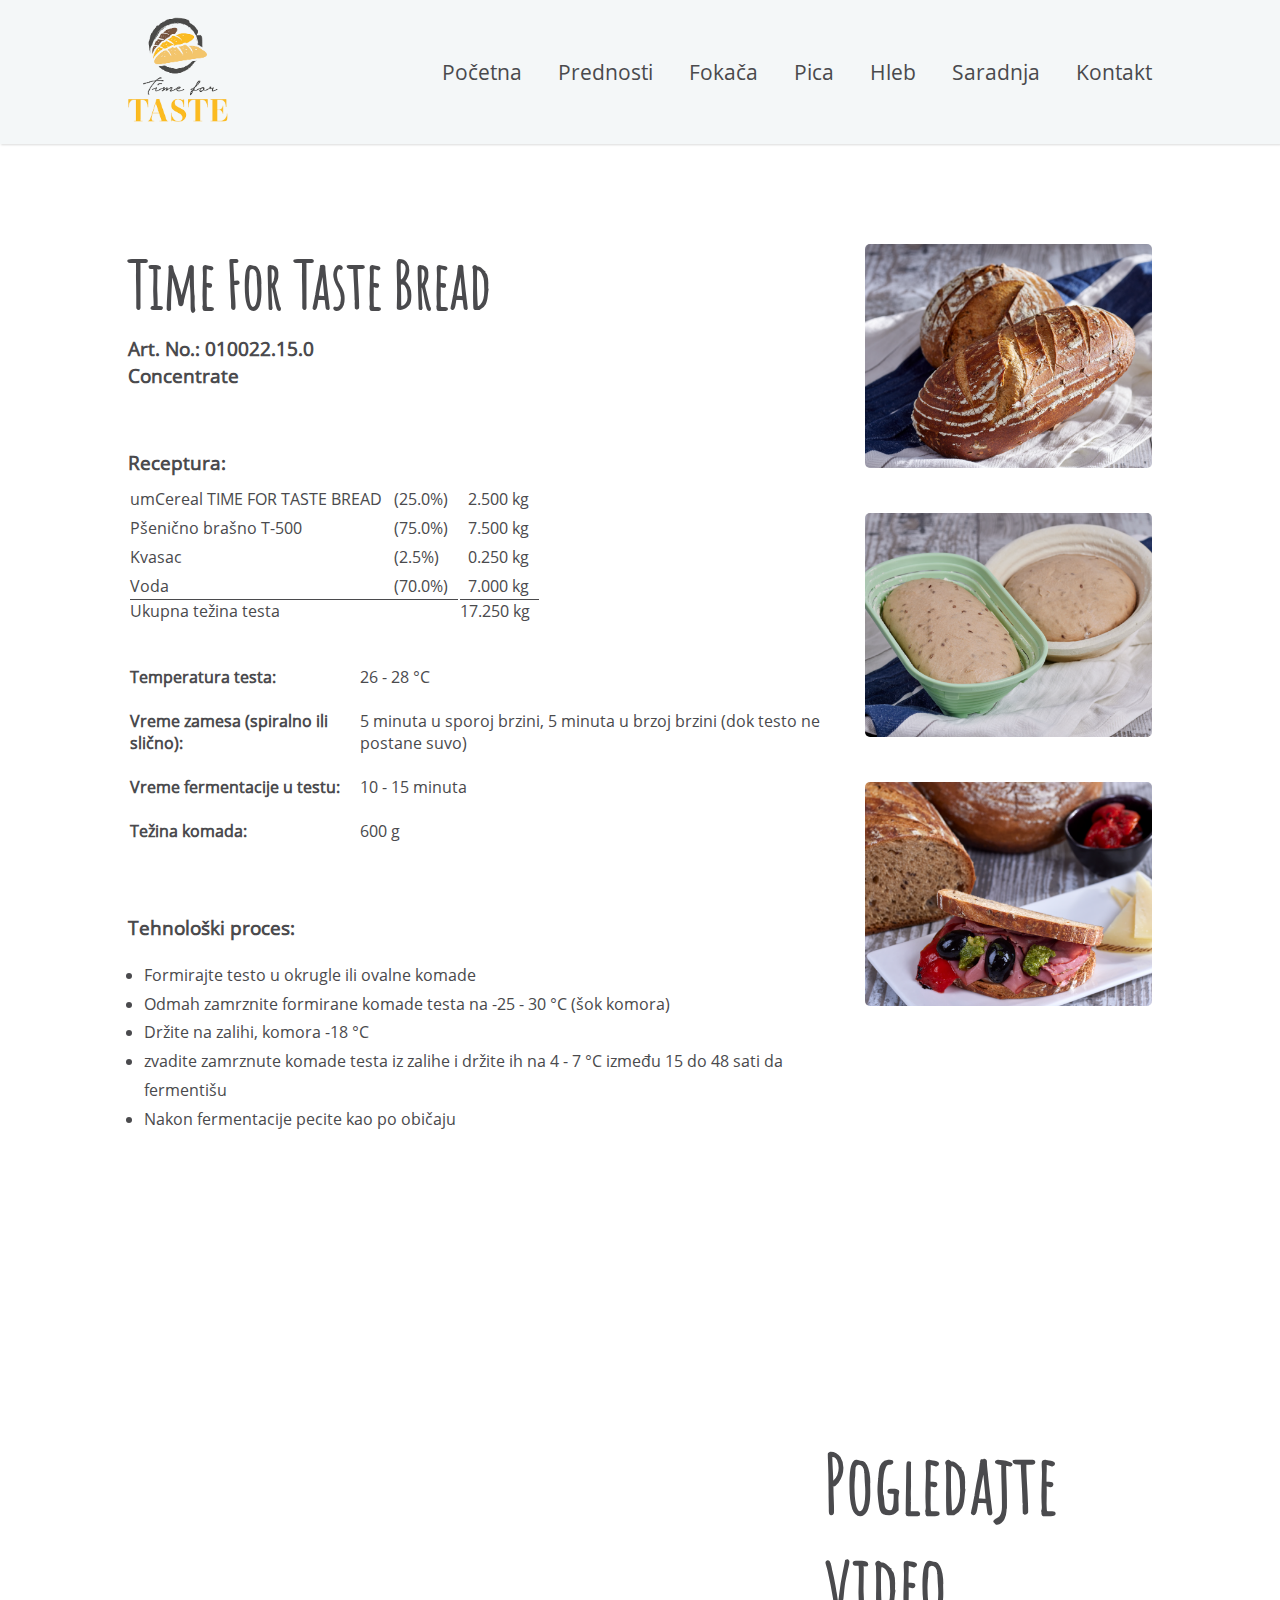
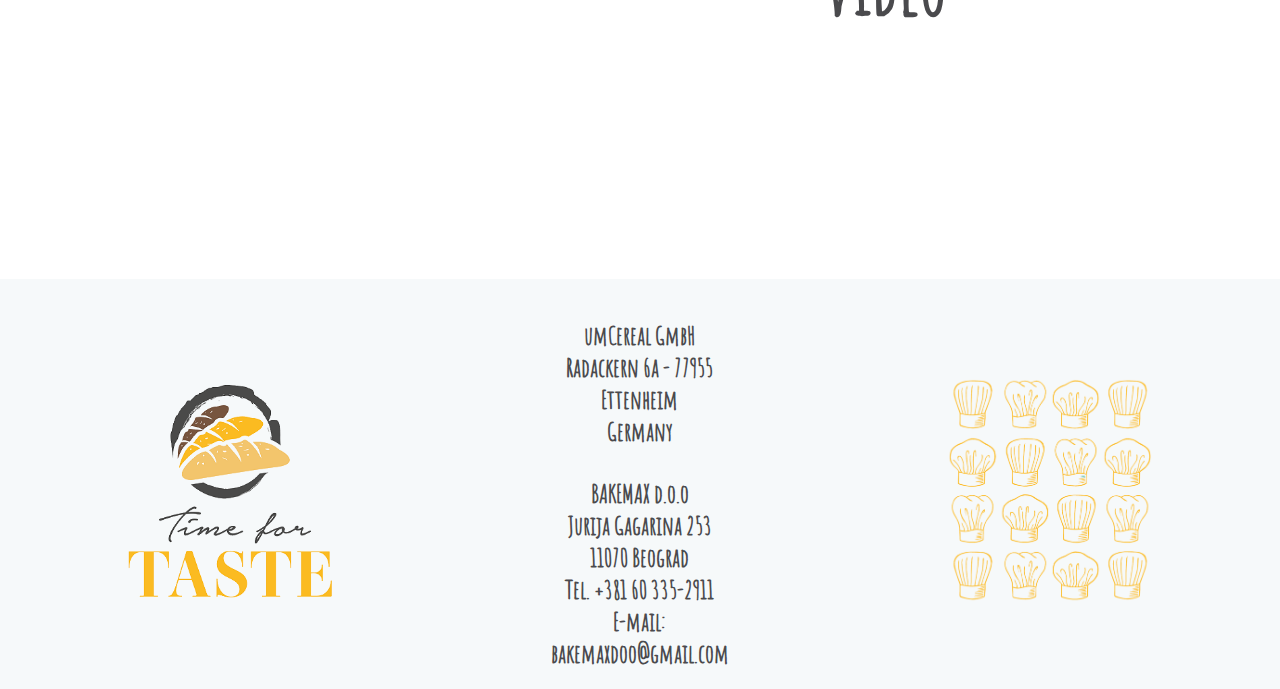
==== commit ff708933: "front page responsive test" ====
--- a/bread.html
+++ b/bread.html
@@ -4,12 +4,6 @@
     <meta charset="UTF-8">
     <meta http-equiv="X-UA-Compatible" content="IE=edge">
     <meta name="viewport" content="width=device-width, initial-scale=1.0">
-    <!-- <link rel="preconnect" href="https://fonts.gstatic.com">
-    <link href="https://fonts.googleapis.com/css2?family=Roboto:wght@100;300;400;500;700&display=swap" rel="stylesheet">  -->
-
-<!-- 
-<link rel="preconnect" href="https://fonts.gstatic.com">
-<link href="https://fonts.googleapis.com/css2?family=Amatic+SC:wght@400;700&family=Open+Sans:wght@300;400;600;800&display=swap" rel="stylesheet"> -->
     <!-- Main CSS -->
     <link rel="stylesheet" href="style.css" />
     <title>Duga fermentacija</title>    
@@ -38,6 +32,7 @@
                 <a href="focaccia.html">Fokača</a>
                 <a href="pizza.html">Pica</a>
                 <a href="bread.html">Hleb</a>
+                <a href="saradnja.html">Saradnja</a>
                 <a href="#">Kontakt</a>
             </div>
     
@@ -49,6 +44,7 @@
             <a href="focaccia.html">Fokača</a>
             <a href="pizza.html">Pica</a>
             <a href="bread.html">Hleb</a>
+            <a href="saradnja.html">Saradnja</a>
             <a href="#">Kontakt</a>
         </div>
     
@@ -138,8 +134,7 @@
         <section class="video container">
             <iframe width="50%" height="485px" src="https://www.youtube.com/embed/30mH-uEzQrY" title="YouTube video player" frameborder="0" allow="accelerometer; autoplay; clipboard-write; encrypted-media; gyroscope; picture-in-picture" allowfullscreen></iframe>
             <h4>Pogledajte video</h4>
-        </section>
-          
+        </section>          
     
     <!-- footer -->
     <footer>
@@ -164,6 +159,6 @@
             </article>
         </div>
         </footer>
-<script src="/js/main.js"></script>
+<script src="js/main.js"></script>
 </body>
 </html>--- a/style.css
+++ b/style.css
@@ -25,6 +25,9 @@
     flex: 0 0 15%; }
     .header__logo img {
       width: 65%; }
+      @media (max-width: 63.9375em) {
+        .header__logo img {
+          width: 100%; } }
   .header__toggle > span {
     display: block;
     width: 26px;
@@ -244,7 +247,7 @@
       padding: 40px 0 20px 0 !important; } }
   .intro article:first-child {
     flex: 0 0 50%; }
-    @media (max-width: 768px) {
+    @media (max-width: 63.9375em) {
       .intro article:first-child {
         flex: 0 0 100%; } }
     .intro article:first-child p {
@@ -252,12 +255,17 @@
       font-size: 1.1rem;
       margin-bottom: 8px;
       text-align: justify; }
+    .intro article:first-child img + p {
+      margin-top: 15px; }
     .intro article:first-child ol {
       margin-left: 16px;
       margin-bottom: 30px; }
     .intro article:first-child img {
       width: 50%;
       height: auto; }
+      @media (max-width: 63.9375em) {
+        .intro article:first-child img {
+          width: 100%; } }
   .intro article:last-child {
     flex: 0 0 30%;
     display: flex;
